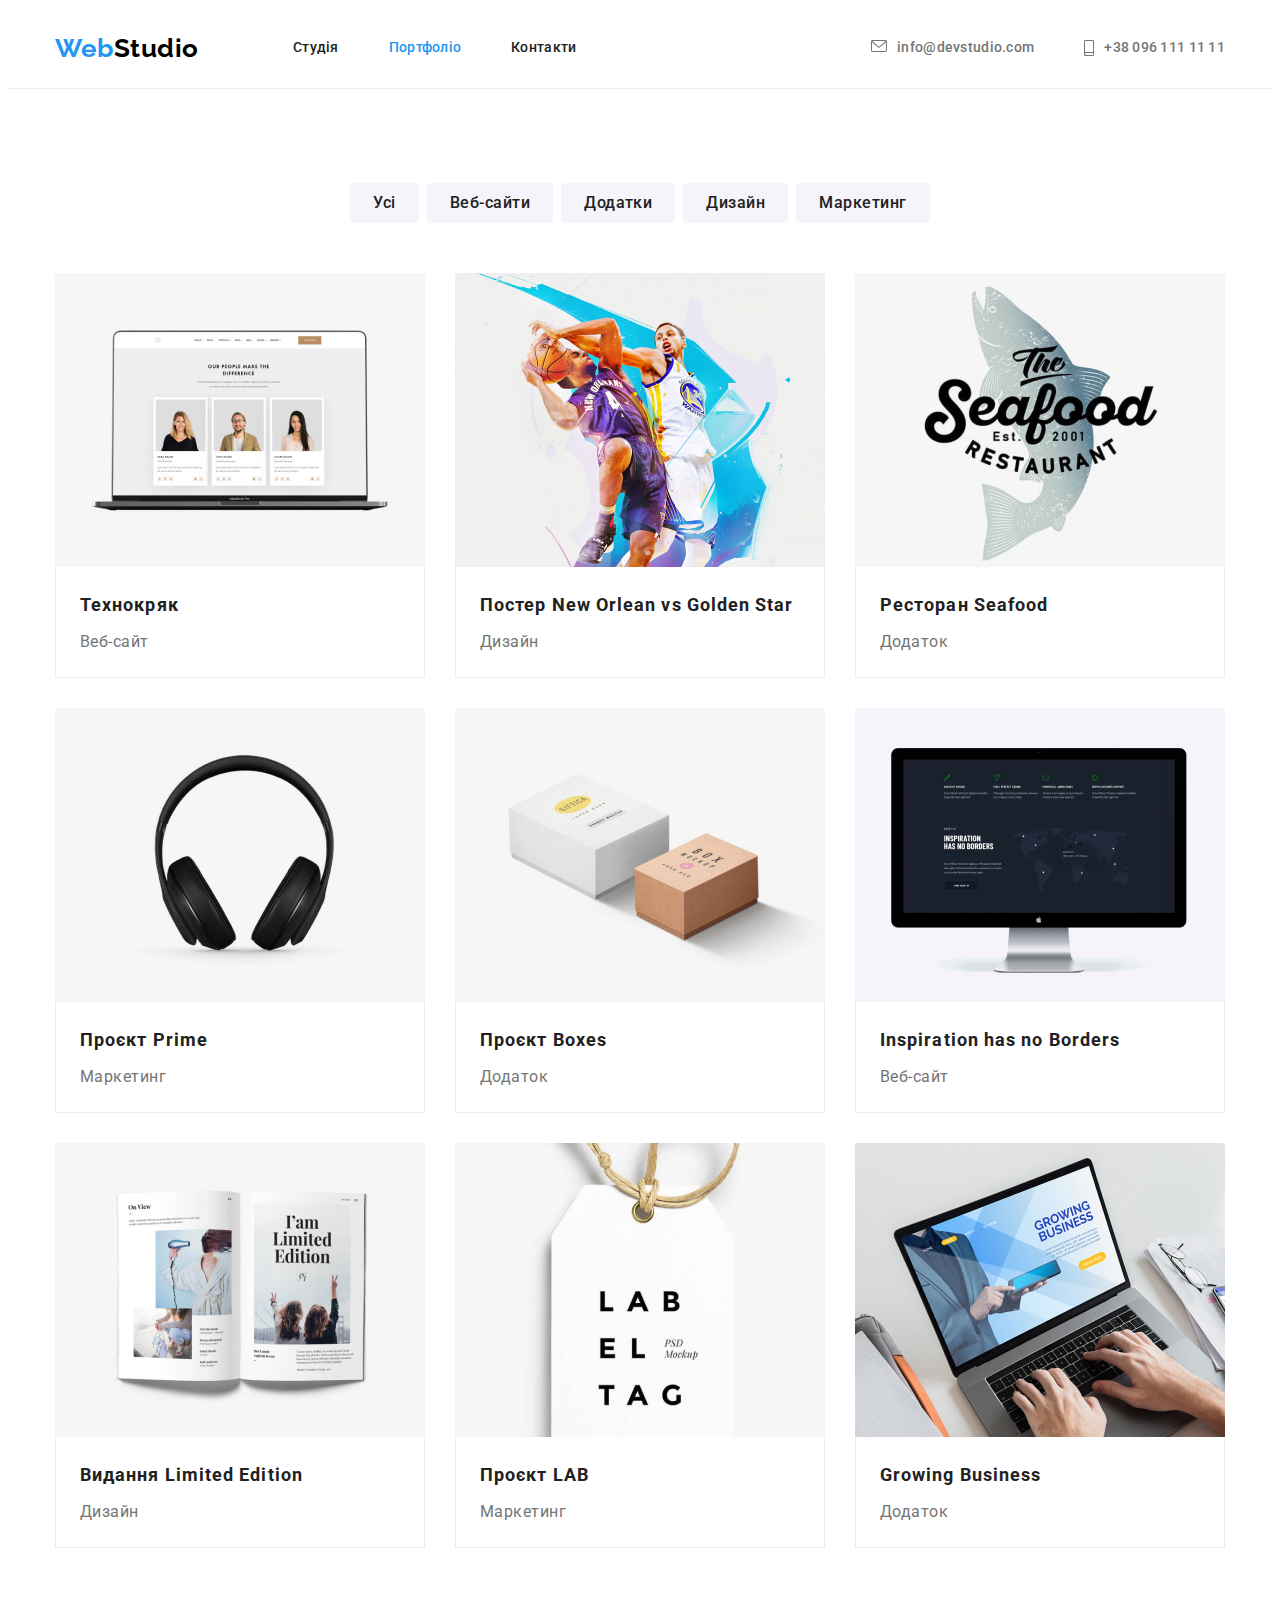
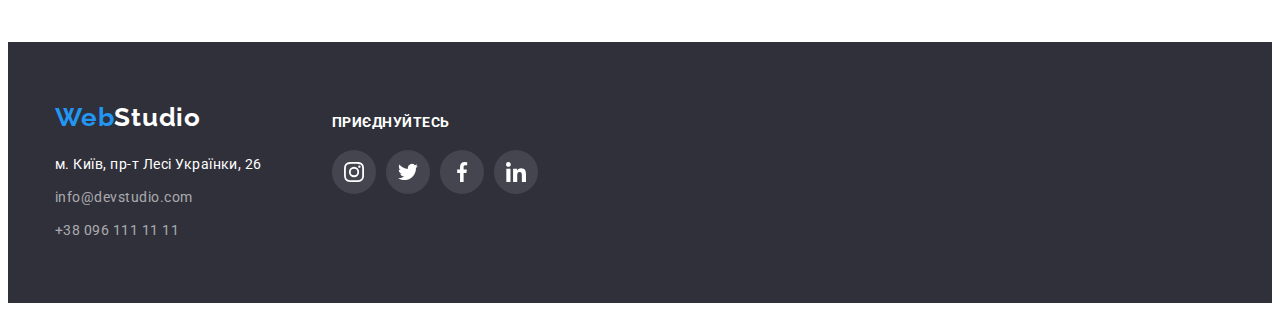
==== portfolio.html @ ee711f1e "first version" ====
<!DOCTYPE html>
<html lang="uk">
<head>
    <meta charset="UTF-8">
    <meta http-equiv="X-UA-Compatible" content="IE=edge">
    <meta name="viewport" content="width=device-width, initial-scale=1.0">
    <title>Портфоліо</title>
    <link rel="stylesheet" href="https://cdnjs.cloudflare.com/ajax/libs/modern-normalize/1.1.0/modern-normalize.min.css" integrity="sha512-wpPYUAdjBVSE4KJnH1VR1HeZfpl1ub8YT/NKx4PuQ5NmX2tKuGu6U/JRp5y+Y8XG2tV+wKQpNHVUX03MfMFn9Q==" crossorigin="anonymous" referrerpolicy="no-referrer" />
    <link rel="stylesheet" href="./css/styles.css">
    <link rel="stylesheet" href="https://fonts.googleapis.com/css2?family=Raleway:wght@700&family=Roboto:wght@400;500;700;900&display=swap">
</head>
<body>
     <!-- Шапка  -->
     <header class="header-border">
        <div class="container header-flex"> 
            <nav class="navigait"> 
                <!-- Лого -->
                <a href="#" class="logo"><span class="logo-blue">Web</span>Studio</a>
                 <!-- Навігація по сайту -->
                <ul class="navi">
                    <li class="navi-list"><a href="./index.html" class="navi-link">Студія</a>
                    </li> 
                    <li class="navi-list"><a href="./portfolio.html" class="navi-link current">Портфоліо</a>
                    </li>
                    <li class="navi-list"><a href="#" class="navi-link">Контакти</a>
                    </li>
                </ul>             
            </nav>         
                <!-- Контакти -->    
                <ul class="contacts">
                    <li class="contact-list">
                        <a href="mailto:info@devstudio.com" class="contacts-link">
                            <svg class="contacts-icon" width="16" height="12"><use href="images/icons.svg#icon-envelope"></use></svg>info@devstudio.com</a>
                    </li>         
                    <li class="contact-list">
                        <a href="tel:+380961111111" class="contacts-link">
                            <svg class="contacts-icon" width="10" height="16">
                                <use href="images/icons.svg#icon-smartphone"></use></svg>+38 096 111 11 11</a> 
                    </li>
                 </ul>
        </div> 
    </header>
    <main>
        <section class="section">
            <div class="container">
                <h1 class="visually-hidden">Портфоліо</h1>     
                <!-- Фільтри -->
                <ul class="filters">
                    <li class="filters-list">
                        <button type="button" class="filters-button">Усі</button>
                    </li>
                    <li class="filters-list">
                        <button type="button" class="filters-button">Веб-сайти</button>
                    </li>
                    <li class="filters-list">
                        <button type="button" class="filters-button">Додатки</button>
                    </li>
                    <li class="filters-list">
                        <button type="button" class="filters-button">Дизайн</button>
                    </li>
                    <li class="filters-list">
                        <button type="button" class="filters-button">Маркетинг</button>
                    </li>
                </ul>
                <!--Проекти-->
                <ul class="projects">
                    <li class="project-list">
                        <a href="#" class="project-link">
                            <img src="./images/portfolio/image-1.jpg" alt="Дисплей ноутбуку" width="370">
                            <div class="signature">
                                <h3 class="project-name">Технокряк</h3>
                                <p class="project-text">Веб-сайт</p>
                            </div>
                        </a>
                    </li>
                    <li class="project-list">
                        <a href="" class="project-link">
                            <img src="./images/portfolio/image-2.jpg" alt="Два баскетболісти" width="370">
                            <div class="signature">
                                <h3 class="project-name">Постер New Orlean vs Golden Star</h3>
                                <p class="project-text">Дизайн</p>
                            </div>
                        </a>
                    </li>
                    <li class="project-list"> 
                        <a href="" class="project-link">
                            <img src="./images/portfolio/image-3.jpg" alt="Логотип ресторану" width="370">
                            <div class="signature">
                                <h3 class="project-name">Ресторан Seafood</h3>
                                <p class="project-text">Додаток</p>
                            </div>
                        </a>                        
                    </li>
                    <li class="project-list">
                        <a href="" class="project-link">
                            <img src="./images/portfolio/image-4.jpg" alt="Навушники" width="370">
                            <div class="signature">
                                <h3 class="project-name">Проєкт Prime</h3>
                                <p class="project-text">Маркетинг</p>
                            </div>
                        </a>
                    </li>
                    <li class="project-list">
                        <a href="#" class="project-link">
                            <img src="./images/portfolio/image-5.jpg" alt="Дві коробки" width="370">
                            <div class="signature">
                                <h3 lang="en" class="project-name">Проєкт Boxes</h3>
                                <p class="project-text">Додаток</p>
                            </div>
                        </a>
                    </li>
                    <li class="project-list">
                        <a href="#" class="project-link">
                            <img src="./images/portfolio/image-6.jpg" alt="Монітор" width="370">
                            <div class="signature">
                                <h3 lang="en" class="project-name">Inspiration has no Borders</h3>
                                <p class="project-text">Веб-сайт</p>
                            </div>
                        </a>
                    </li>
                    <li class="project-list"> 
                        <a href="#" class="project-link">
                            <img src="./images/portfolio/image-7.jpg" alt="Розворот журналу" width="370">
                            <div class="signature">
                                <h3 lang="en" class="project-name">Видання Limited Edition</h3>
                                <p class="project-text">Дизайн</p>
                        </div>
                        </a>
                    </li>
                    <li class="project-list">
                        <a href="" class="project-link">
                            <img src="./images/portfolio/image-8.jpg" alt="Лейбл" width="370">
                            <div class="signature">
                                <h3 lang="en" class="project-name">Проєкт LAB</h3>
                                <p class="project-text">Маркетинг</p>
                            </div>
                        </a>
                    </li>
                    <li class="project-list">
                        <a href="" class="project-link">
                            <img src="./images/portfolio/image-9.jpg" alt="Ноутбук із презентацією" width="370">
                            <div class="signature">
                                <h3 lang="en" class="project-name">Growing Business</h3>
                                <p class="project-text">Додаток</p>
                        </div>
                        </a>
                    </li>
                </ul>
            </div>
        </section>
    </main>
    <!-- Footer -->
    <footer class="footer-style">
        <ul>
            <div class="container footer-flex">
                <li class="">
                    <a href="#" class="foot logo"><span class="logo-blue">Web</span>Studio</a>
                    <!-- Адрес-подвал class="foot-address" -->
                    <address>
                        <ul>
                            <li>
                                <a href="https://goo.gl/maps/4996Xed7HbbkdrFU8" target="_blank" rel="nofollow noopener noreferrer" class="foot-add-map">
                                м. Київ, пр-т Лесі Українки, 26 </a>
                            </li>
                            <li>
                                <a href="mailto:info@devstudio.com" target="_blank" class="foot-add-link">info@devstudio.com</a>   
                            </li>
                            <li>
                                <a href="tel:+380961111111" target="_blank" class="foot-add-link">+38 096 111 11 11</a>
                            </li>
                        </ul>
                    </address>
                </li>
                <li class="foter-item">
                    <div class="footer social-conteiner">
                        <h3 class="footer-social-name">Приєднуйтесь</h3>
                        <ul class="footer social-list"> 
                        <li class="footer social-item"><a href="#" class="footer social-link">
                                    <svg class="footer social-icon" width="20px" height="20px"><use href="./images/icons.svg#icon-instagram"></use></svg>
                                </a>
                            </li> 
                            <li class="footer social-item"><a href="#" class="footer social-link">
                                <svg class="footer social-icon" width="20" height="20"><use href="./images/icons.svg#icon-twitter"></use></svg>
                                </a>
                            </li>
                            <li class="footer social-item"><a href="#" class="footer social-link">
                                    <svg class="footer social-icon" width="20" height="20"><use href="./images/icons.svg#icon-facebook"></use></svg>
                                </a>
                            </li>
                            <li class="footer social-item"><a href="#" class="footer social-link">
                                    <svg class="footer social-icon" width="20" height="20"><use href="./images/icons.svg#icon-linkedin"></use></svg>
                                </a>
                            </li>
                        </ul>
                    </div>
                </li>    
            </div> 
        </ul>   
    </footer>
</body>
</html>
---- css/styles.css ----
*,
::after,
::before {
    box-sizing: border-box;
}

:root {
    --main-white-color: #ffffff;
    --primary-background-color: #F5F4FA;
    --secondary-background-color: #2F303A;
    --primary-text-color: #212121;
    --secondary-text-color: #757575;
    --first-logo-color: #000000;
    --nav-color: #2196F3;
}

body {
    color: var(--secondary-text-color);
    font-family: "Roboto", sans-serif;
    background-color: var(--main-white-color);
    letter-spacing: 0.03em;
}

h1,
h2,
h3,
p {
    margin-top: 0;
    margin-bottom: 0;
}

 ul, li {
    list-style: none;
    padding: 0;
    margin: 0;
 }

a {
    text-decoration: none;
}
img {
    display: block;
    max-width: 100%;
    height: auto;
    margin-right: 0;
    /* object-fit: contain; */
} 

.visually-hidden {
    position: absolute;
    white-space: nowrap;
    width: 1px;
    height: 1px;
    overflow: hidden;
    border: 0;
    padding: 0;
    clip: rect(0 0 0 0);
    clip-path: inset(50%);
    margin: -1px;  
}      

.section {
    padding: 94px 0;
}

.container {
    margin-left: auto;
    margin-right: auto;
    width: 1200px;
    padding: 0 15px;
}

/* Шапка */
/* Лого */
.header-border {
    border-bottom: 1px solid #ECECEC;
}
.header-flex {
    display: flex;
    justify-content: space-between;
}

.navigait {
    display: flex;
    align-items: center;
}

.logo {
    width: 145px;
    height: 31px;
    margin-right: 93px;
    
    color: var(--first-logo-color);
    font-family: "Raleway", sans-serif;
    font-weight: 700;
    font-size: 26px;
    line-height: 1.19;
    letter-spacing: 0.02em;
}
.logo-blue {
    color: var(--nav-color);
}

 /* Навігація по сайту + контакти */

.navi {
    display: flex;
}

.navi-list {
    display: block;
    margin-right: 50px;
}
.navi-list:last-child {
    margin-right: 0;
}
.navi-link { 
    display: block;
    padding: 32px 0;
    
    color: var(--primary-text-color);
    font-weight: 500;
    font-size: 14px;
    line-height: 1.14;
    letter-spacing: 0.02em;
    }

.navi-list .navi-link.current {
    color: var(--nav-color);
}

.contacts {
    display: flex;
    align-items: center;
    margin-left: auto;
} 
.contact-list {
    margin-left: 50px;
} 
.contact-list:first-child {
    margin-left: 0;
}

.contacts-link {
    display: flex;
    padding: 32px 0;
    color: var(--secondary-text-color);
    Font-weight: 500;
    font-size: 14px;
    Line-height: 1.14;
    letter-spacing: 0.02em;
}

.contacts-icon{
    display: inline-flex; 
    fill: var(--secondary-text-color);
    margin-right: 10px;
}


.contacts-icon:focus,
.contacts-icon:hover {
    fill: var(--nav-color);
}

.navi-link:focus,
.contacts-link:focus,
.foot-add-link:focus,
.foot-add-map:focus,
.navi-link:hover,
.contacts-link:hover,
.foot-add-link:hover,
.foot-add-map:hover {
    color: var(--nav-color);
}
     
/* Hero */
.hero {
    padding: 200px 0;
    max-width: 1600px;
    height: 600px;
    margin-left: auto;
    margin-right: auto;
    background-size: cover;
    background-position: center;
    background-color: var(--secondary-background-color); 
    background-image: 
    linear-gradient(to left, rgba(47, 48, 58, 0.4), rgba(47, 48, 58, 0.4)),
    url("../images/studio/hero-img.jpg");

    text-align: center;
}

.hero-text {
    width: 696px;
    margin: 0 auto;

    color: var(--main-white-color);
    font-weight: 900;
    font-size: 44px;
    line-height: 1.36;
    letter-spacing: 0.06em;
    text-transform: uppercase;
    text-align: center;
}

.hero-button {
    display: inline-block;
    border: 0;
    padding: 10px 32px;
    margin-top: 30px;
    border-radius: 4px;
    background-color: var(--nav-color);

    color: var(--main-white-color);
    font-family: "Roboto", sans-serif;
    font-weight: 700;
    font-size: 16px;
    line-height: 1.88;
    letter-spacing: 0.06em;
   
    cursor: pointer;
}

.hero-button:hover,
.hero-button:focus {
    background-color: #188CE8;
    color: #ffffff;
}

/* ОСОБЛИВОСТІ */
.peculiarities-list {
    display: flex;
    gap: 30px;
}
.peculiarities-item {
    flex-basis: calc((100%-90px)/3);
}

/* Картинки */
.peculiarities-icon-item {
    display: block;
    margin-bottom: 30px;
    content: "";
    background-repeat: no-repeat;
    background-color: #F5F4FA;
    height: 120px;
    padding: 25px 100px;
   
}

.peculiarities-name {
    margin-bottom: 10px;

    color: var(--primary-text-color);
    font-weight: 700;
    font-size: 14px;
    line-height: 1.14;
}

.peculiarities-text {
    font-size: 14px;
    line-height: 1.7;
}

/* Чим ми займаємось */

.capabilities {
    padding-top: 0;
}
.capabilities-list{
    display: flex;
    margin-top: 50px;
    gap: 30px;
}

.capabilities-title,
.team-title,
.clients-title {
    color: var(--primary-text-color);
    font-weight: 700;
    font-size: 36px;
    line-height: 1.17;
    text-align: center;
}

 /* Наша команда */
.team {
    background-color: var(--primary-background-color);
}

.team-list {
    display: flex;
    gap: 30px;
    margin-top: 50px;
}

.team-item {
    background-color: var(--main-white-color);
    text-align: center;
    box-shadow: 0px 1px 3px rgba(0, 0, 0, 0.12),
                0px 1px 1px rgba(0, 0, 0, 0.14), 
                0px 2px 1px rgba(0, 0, 0, 0.2);
    border-radius: 0px 0px 4px 4px;
 }

.team-name {
    margin-top: 30px;

    color: var(--primary-text-color);
    font-weight: 500;
    font-size: 16px;
    line-height: 1.19;
}

.team-job {
    margin-top: 10px;

    font-size: 16px;
    line-height: 1.19;
}
/* Соц. лінки */
.social-conteiner {
    padding: 16px 32px 30px 32px;    
}

.social-list {
    display: flex;
    width: 206px;
    height: 44px;
    justify-content: center;
    align-items: center;
    gap: 10px;
}

.social-item {
    display: inline-flex;
    width: 44px;
    height: 44px;
    border-radius: 50%;
    flex-basis: calc((100%-30)/4);
}

.social-link {
    display: inline-block;
    padding: 12px;
}

.social-icon {
    display: inline-block;
    content: "";
    fill: #AFB1B8;
}

.social-link:hover,
.social-link:focus {
    background-color: var(--nav-color);
    width: 44px;
    height: 44px;
    border-radius: 50%;
}

.social-icon:hover,
.social-icon:focus {
    fill: var(--main-white-color);
}

/* Постійні клієнти */

.clients-list {
    display: flex;
    justify-content: space-between;
    align-items: center;
    margin-top: 50px;
    gap: 30px; 
}

.clients-item {
    display: inline-flex;
    width: 170px;
    height: 92px;
    border: 1px solid #AFB1B8;
    border-radius: 4px;

    flex-basis: calc((100%-150px)/6);
}

.client-link {
    display: flex;
    padding: 16px 32px;
}

.client-icon {
    display: inline-flex;
    content: "";
    fill: #afb1b8;
    max-width: 106px;
    max-height: 60px;
}

.clients-item:hover,
.clients-item:focus {
    border-color: var(--nav-color)
}

.client-icon:hover,
.client-icon:focus {
    fill: var(--nav-color);
}

/* Подвал */

.footer-flex {
    display: flex;
}

.footer-style {
    padding: 60px 0;
    background-color: var(--secondary-background-color);
}

.foot.logo {
    margin-right: 0;
    color: var(--main-white-color);
    font-family: "Raleway", sans-serif;
    font-weight: 700;
    font-size: 26px;
    line-height: 1.19;
    letter-spacing: 0.03em;
}

address {
    margin-top: 20px;
}

.foot-add-map {
    color: var(--main-white-color);
    font-size: 14px;
    font-style: normal;
    line-height: 1.71;
}
.foot-add-link {
    display: block;
    margin-top: 9px;

    color: rgba(255, 255, 255, 0.6);
    font-size: 14px;
    font-style: normal;
    line-height: 1.7;
}

.footer.social-conteiner {
    padding: 0;
    margin-top: 12px;
}

.footer-social-name {
    color: #FFFFFF;
    font-size: 14px;
    font-weight: 700;
    text-transform: uppercase;
}

.footer.social-list {
    margin-top:20px;
}
.foter-item {
    display: inline-flex;
    margin-left: 70px;
}
.footer.social-link {
    background-color: rgba(255, 255, 255, 0.1);
    border-radius: 50%;
}
.footer.social-icon {
    fill: var(--main-white-color);
}

.footer.social-link:hover,
.footer.social-link:focus {
    background-color: var(--nav-color);
}

 /* PORTFOLIO */

 .filters {
    display: flex;
    justify-content: center;
 }

.filters-list:not(:last-child) {
    margin-right: 8px;
}
.filters-button {
    display: inline-block;
    border: 1px solid transparent;
    border-radius: 4px;
    padding: 6px 22px;

    background-color: var(--primary-background-color);
    color: var(--primary-text-color);
    font-family: "Roboto", sans-serif;
    font-weight: 500;
    font-size: 16px;
    line-height: 1.62;
    letter-spacing: 0.03em;
    text-align: center;
    
    cursor: pointer;
}


.filters-button:hover,
.filters-button:focus {
    background-color: var(--nav-color);
    box-shadow: 0px 3px 1px rgba(0, 0, 0, 0.1),
                0px 1px 2px rgba(0, 0, 0, 0.08), 
                0px 2px 2px rgba(0, 0, 0, 0.12);
    color: var(--main-white-color);
}
 
/* Проекти */

.projects {
    display: flex;
    flex-wrap: wrap;
    justify-content: center;
    align-items: center;
    margin-top: 50px;
    gap: 30px;
}

.project-list {
    background-color: var(--main-white-color);
}

.project-list:hover,
.project-list:focus {
    box-shadow: 0px 1px 1px rgba(0, 0, 0, 0.12), 
                0px 4px 4px rgba(0, 0, 0, 0.06), 
                1px 4px 6px rgba(0, 0, 0, 0.16);
}

.signature {
    padding: 20px 24px;

    max-width: 370px;
    border-right: 1px solid #eeeeee;
    border-left:1px solid #eeeeee;
    border-bottom: 1px solid #eeeeee;
}
.project-name {
    margin-bottom: 4px;
     
    color: var(--primary-text-color);
    font-weight: 700;
    font-size: 18px;
    line-height: 2;
    letter-spacing: 0.06em;
}

.project-text {
    color: var(--secondary-text-color);
    font-size: 16px;
    line-height: 1.88;
}
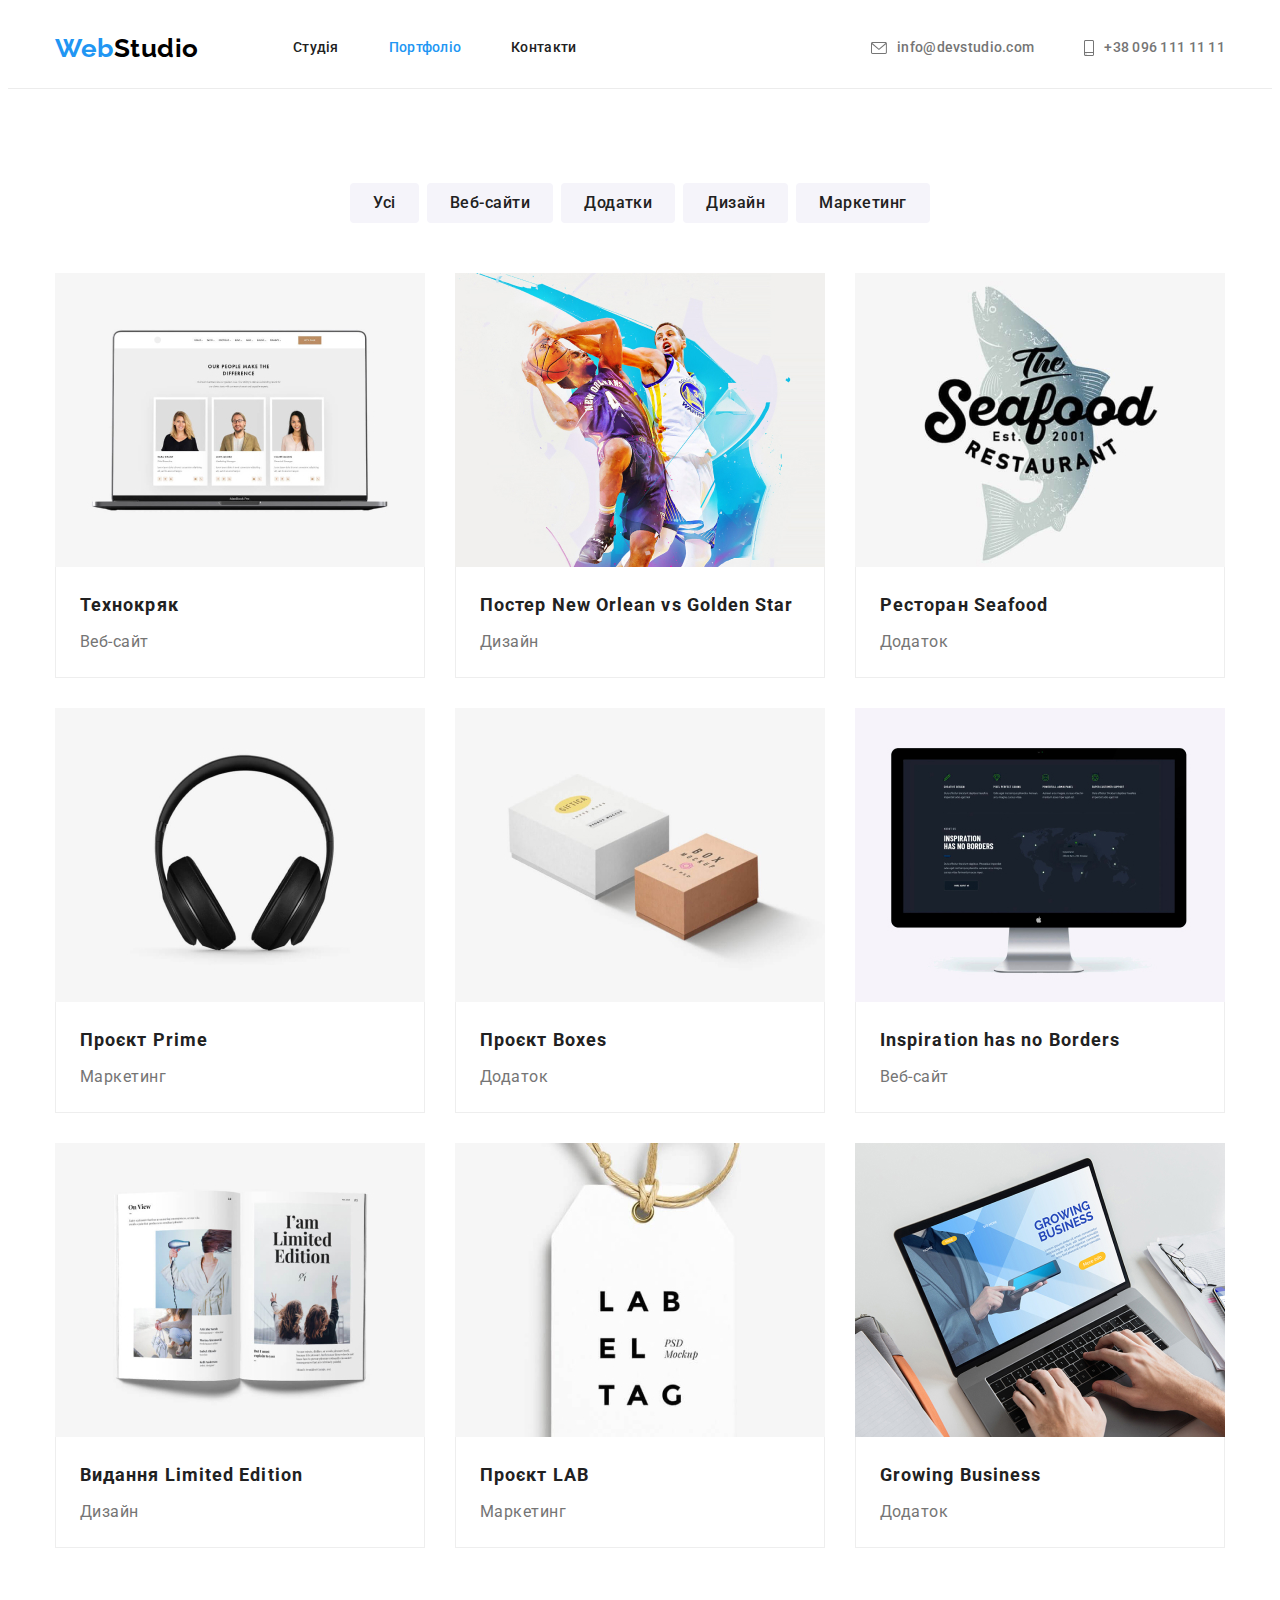
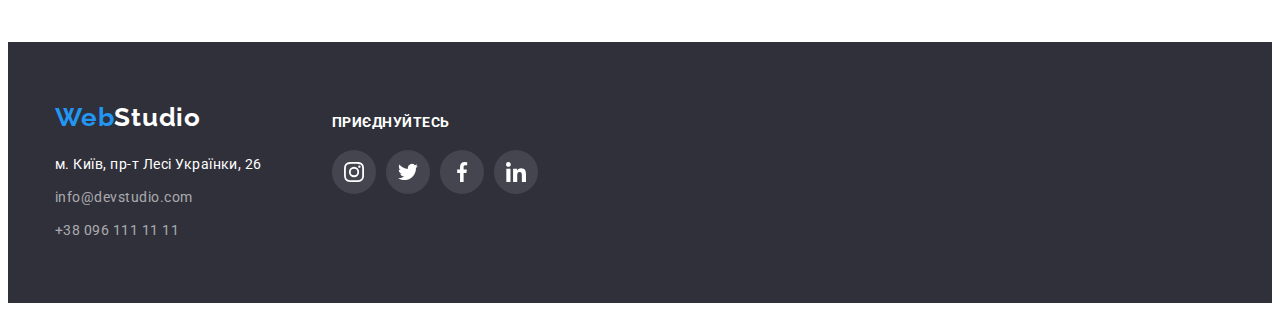
==== commit 9ea8d077: "Доработка1" ====
--- a/portfolio.html
+++ b/portfolio.html
@@ -128,7 +128,7 @@
                         </a>
                     </li>
                     <li class="project-list">
-                        <a href="" class="project-link">
+                        <a href="#" class="project-link">
                             <img src="./images/portfolio/image-8.jpg" alt="Лейбл" width="370">
                             <div class="signature">
                                 <h3 lang="en" class="project-name">Проєкт LAB</h3>
@@ -137,7 +137,7 @@
                         </a>
                     </li>
                     <li class="project-list">
-                        <a href="" class="project-link">
+                        <a href="#" class="project-link">
                             <img src="./images/portfolio/image-9.jpg" alt="Ноутбук із презентацією" width="370">
                             <div class="signature">
                                 <h3 lang="en" class="project-name">Growing Business</h3>
@@ -151,19 +151,21 @@
     </main>
     <!-- Footer -->
     <footer class="footer-style">
-        <ul>
-            <div class="container footer-flex">
-                <li class="">
+        <div class="container">
+            <ul class="footer-flex">
+                <li>
                     <a href="#" class="foot logo"><span class="logo-blue">Web</span>Studio</a>
                     <!-- Адрес-подвал class="foot-address" -->
                     <address>
                         <ul>
                             <li>
-                                <a href="https://goo.gl/maps/4996Xed7HbbkdrFU8" target="_blank" rel="nofollow noopener noreferrer" class="foot-add-map">
-                                м. Київ, пр-т Лесі Українки, 26 </a>
+                                <a href="https://goo.gl/maps/4996Xed7HbbkdrFU8" target="_blank"
+                                    rel="nofollow noopener noreferrer" class="foot-add-map">
+                                    м. Київ, пр-т Лесі Українки, 26 </a>
                             </li>
                             <li>
-                                <a href="mailto:info@devstudio.com" target="_blank" class="foot-add-link">info@devstudio.com</a>   
+                                <a href="mailto:info@devstudio.com" target="_blank"
+                                    class="foot-add-link">info@devstudio.com</a>
                             </li>
                             <li>
                                 <a href="tel:+380961111111" target="_blank" class="foot-add-link">+38 096 111 11 11</a>
@@ -174,28 +176,40 @@
                 <li class="foter-item">
                     <div class="footer social-conteiner">
                         <h3 class="footer-social-name">Приєднуйтесь</h3>
-                        <ul class="footer social-list"> 
-                        <li class="footer social-item"><a href="#" class="footer social-link">
-                                    <svg class="footer social-icon" width="20px" height="20px"><use href="./images/icons.svg#icon-instagram"></use></svg>
-                                </a>
-                            </li> 
-                            <li class="footer social-item"><a href="#" class="footer social-link">
-                                <svg class="footer social-icon" width="20" height="20"><use href="./images/icons.svg#icon-twitter"></use></svg>
-                                </a>
-                            </li>
-                            <li class="footer social-item"><a href="#" class="footer social-link">
-                                    <svg class="footer social-icon" width="20" height="20"><use href="./images/icons.svg#icon-facebook"></use></svg>
-                                </a>
-                            </li>
-                            <li class="footer social-item"><a href="#" class="footer social-link">
-                                    <svg class="footer social-icon" width="20" height="20"><use href="./images/icons.svg#icon-linkedin"></use></svg>
+                        <ul class="footer social-list">
+                            <li class="footer social-item">
+                                <a href="#" class="footer social-link">
+                                    <svg class="footer social-icon" width="20px" height="20px">
+                                        <use href="./images/icons.svg#icon-instagram"></use>
+                                    </svg>
+                                </a>
+                            </li>
+                            <li class="footer social-item">
+                                <a href="#" class="footer social-link">
+                                    <svg class="footer social-icon" width="20" height="20">
+                                        <use href="./images/icons.svg#icon-twitter"></use>
+                                    </svg>
+                                </a>
+                            </li>
+                            <li class="footer social-item">
+                                <a href="#" class="footer social-link">
+                                    <svg class="footer social-icon" width="20" height="20">
+                                        <use href="./images/icons.svg#icon-facebook"></use>
+                                    </svg>
+                                </a>
+                            </li>
+                            <li class="footer social-item">
+                                <a href="#" class="footer social-link">
+                                    <svg class="footer social-icon" width="20" height="20">
+                                        <use href="./images/icons.svg#icon-linkedin"></use>
+                                    </svg>
                                 </a>
                             </li>
                         </ul>
                     </div>
-                </li>    
-            </div> 
-        </ul>   
+                </li>
+            </ul>
+        </div>
     </footer>
 </body>
 </html>--- a/css/styles.css
+++ b/css/styles.css
@@ -29,21 +29,22 @@
     margin-bottom: 0;
 }
 
- ul, li {
+ul, li {
     list-style: none;
     padding: 0;
     margin: 0;
- }
+}
 
 a {
     text-decoration: none;
 }
+
 img {
     display: block;
     max-width: 100%;
     height: auto;
     margin-right: 0;
-    /* object-fit: contain; */
+    object-fit: contain;
 } 
 
 .visually-hidden {
@@ -97,6 +98,7 @@
     line-height: 1.19;
     letter-spacing: 0.02em;
 }
+
 .logo-blue {
     color: var(--nav-color);
 }
@@ -140,6 +142,12 @@
 .contact-list:first-child {
     margin-left: 0;
 }
+.contacts-icon {
+    margin-right: 10px;
+    display: inline-block; 
+    align-self: center;
+    fill: currentColor;   
+}
 
 .contacts-link {
     display: flex;
@@ -149,18 +157,6 @@
     font-size: 14px;
     Line-height: 1.14;
     letter-spacing: 0.02em;
-}
-
-.contacts-icon{
-    display: inline-flex; 
-    fill: var(--secondary-text-color);
-    margin-right: 10px;
-}
-
-
-.contacts-icon:focus,
-.contacts-icon:hover {
-    fill: var(--nav-color);
 }
 
 .navi-link:focus,
@@ -173,17 +169,17 @@
 .foot-add-map:hover {
     color: var(--nav-color);
 }
-     
+  
+
 /* Hero */
 .hero {
     padding: 200px 0;
     max-width: 1600px;
-    height: 600px;
     margin-left: auto;
     margin-right: auto;
     background-size: cover;
     background-position: center;
-    background-color: var(--secondary-background-color); 
+    background-color: #c4c4c4; 
     background-image: 
     linear-gradient(to left, rgba(47, 48, 58, 0.4), rgba(47, 48, 58, 0.4)),
     url("../images/studio/hero-img.jpg");
@@ -205,7 +201,6 @@
 }
 
 .hero-button {
-    display: inline-block;
     border: 0;
     padding: 10px 32px;
     margin-top: 30px;
@@ -218,6 +213,7 @@
     font-size: 16px;
     line-height: 1.88;
     letter-spacing: 0.06em;
+    box-shadow: 0px 4px 4px rgba(0, 0, 0, 0.15);
    
     cursor: pointer;
 }
@@ -239,13 +235,14 @@
 
 /* Картинки */
 .peculiarities-icon-item {
-    display: block;
+    display: flex;
     margin-bottom: 30px;
     content: "";
     background-repeat: no-repeat;
     background-color: #F5F4FA;
     height: 120px;
-    padding: 25px 100px;
+    justify-content: center;
+    align-items: center;
    
 }
 
@@ -276,7 +273,7 @@
 
 .capabilities-title,
 .team-title,
-.clients-title {
+.client-title {
     color: var(--primary-text-color);
     font-weight: 700;
     font-size: 36px;
@@ -304,9 +301,13 @@
     border-radius: 0px 0px 4px 4px;
  }
 
+ .team-cards {
+    padding: 30px;
+ }
+
+
+
 .team-name {
-    margin-top: 30px;
-
     color: var(--primary-text-color);
     font-weight: 500;
     font-size: 16px;
@@ -320,11 +321,9 @@
     line-height: 1.19;
 }
 /* Соц. лінки */
-.social-conteiner {
-    padding: 16px 32px 30px 32px;    
-}
-
 .social-list {
+    margin-top: 16px;
+    
     display: flex;
     width: 206px;
     height: 44px;
@@ -344,68 +343,60 @@
 .social-link {
     display: inline-block;
     padding: 12px;
+
+    color: #AFB1B8;
 }
 
 .social-icon {
     display: inline-block;
-    content: "";
-    fill: #AFB1B8;
+    fill: currentColor;
 }
 
 .social-link:hover,
 .social-link:focus {
+    color: var(--main-white-color);
     background-color: var(--nav-color);
     width: 44px;
     height: 44px;
     border-radius: 50%;
 }
 
-.social-icon:hover,
-.social-icon:focus {
-    fill: var(--main-white-color);
-}
 
 /* Постійні клієнти */
-
-.clients-list {
-    display: flex;
-    justify-content: space-between;
+.client-list {
+    display: flex;
+    justify-content: center;
     align-items: center;
     margin-top: 50px;
     gap: 30px; 
 }
 
-.clients-item {
+.client-item {
     display: inline-flex;
+    flex-basis: calc((100%-150px)/6);
+}
+.client-link {
+    display: inline-block;
+    padding: 16px 32px;
     width: 170px;
     height: 92px;
     border: 1px solid #AFB1B8;
     border-radius: 4px;
 
-    flex-basis: calc((100%-150px)/6);
-}
-
-.client-link {
-    display: flex;
-    padding: 16px 32px;
+    color: #afb1b8;
+}
+.client-link:hover,
+.client-link:focus {
+    color: var(--nav-color);
+    border-color: var(--nav-color);
 }
 
 .client-icon {
-    display: inline-flex;
-    content: "";
-    fill: #afb1b8;
-    max-width: 106px;
-    max-height: 60px;
-}
-
-.clients-item:hover,
-.clients-item:focus {
-    border-color: var(--nav-color)
-}
-
-.client-icon:hover,
-.client-icon:focus {
-    fill: var(--nav-color);
+    display: inline-block;
+
+    fill: currentColor;
+    width: 106px;
+    height: 60px;
 }
 
 /* Подвал */
@@ -533,9 +524,11 @@
 .project-list {
     background-color: var(--main-white-color);
 }
-
-.project-list:hover,
-.project-list:focus {
+.project-link {
+    display: inline-block;
+}
+.project-link:hover,
+.project-link:focus {
     box-shadow: 0px 1px 1px rgba(0, 0, 0, 0.12), 
                 0px 4px 4px rgba(0, 0, 0, 0.06), 
                 1px 4px 6px rgba(0, 0, 0, 0.16);
